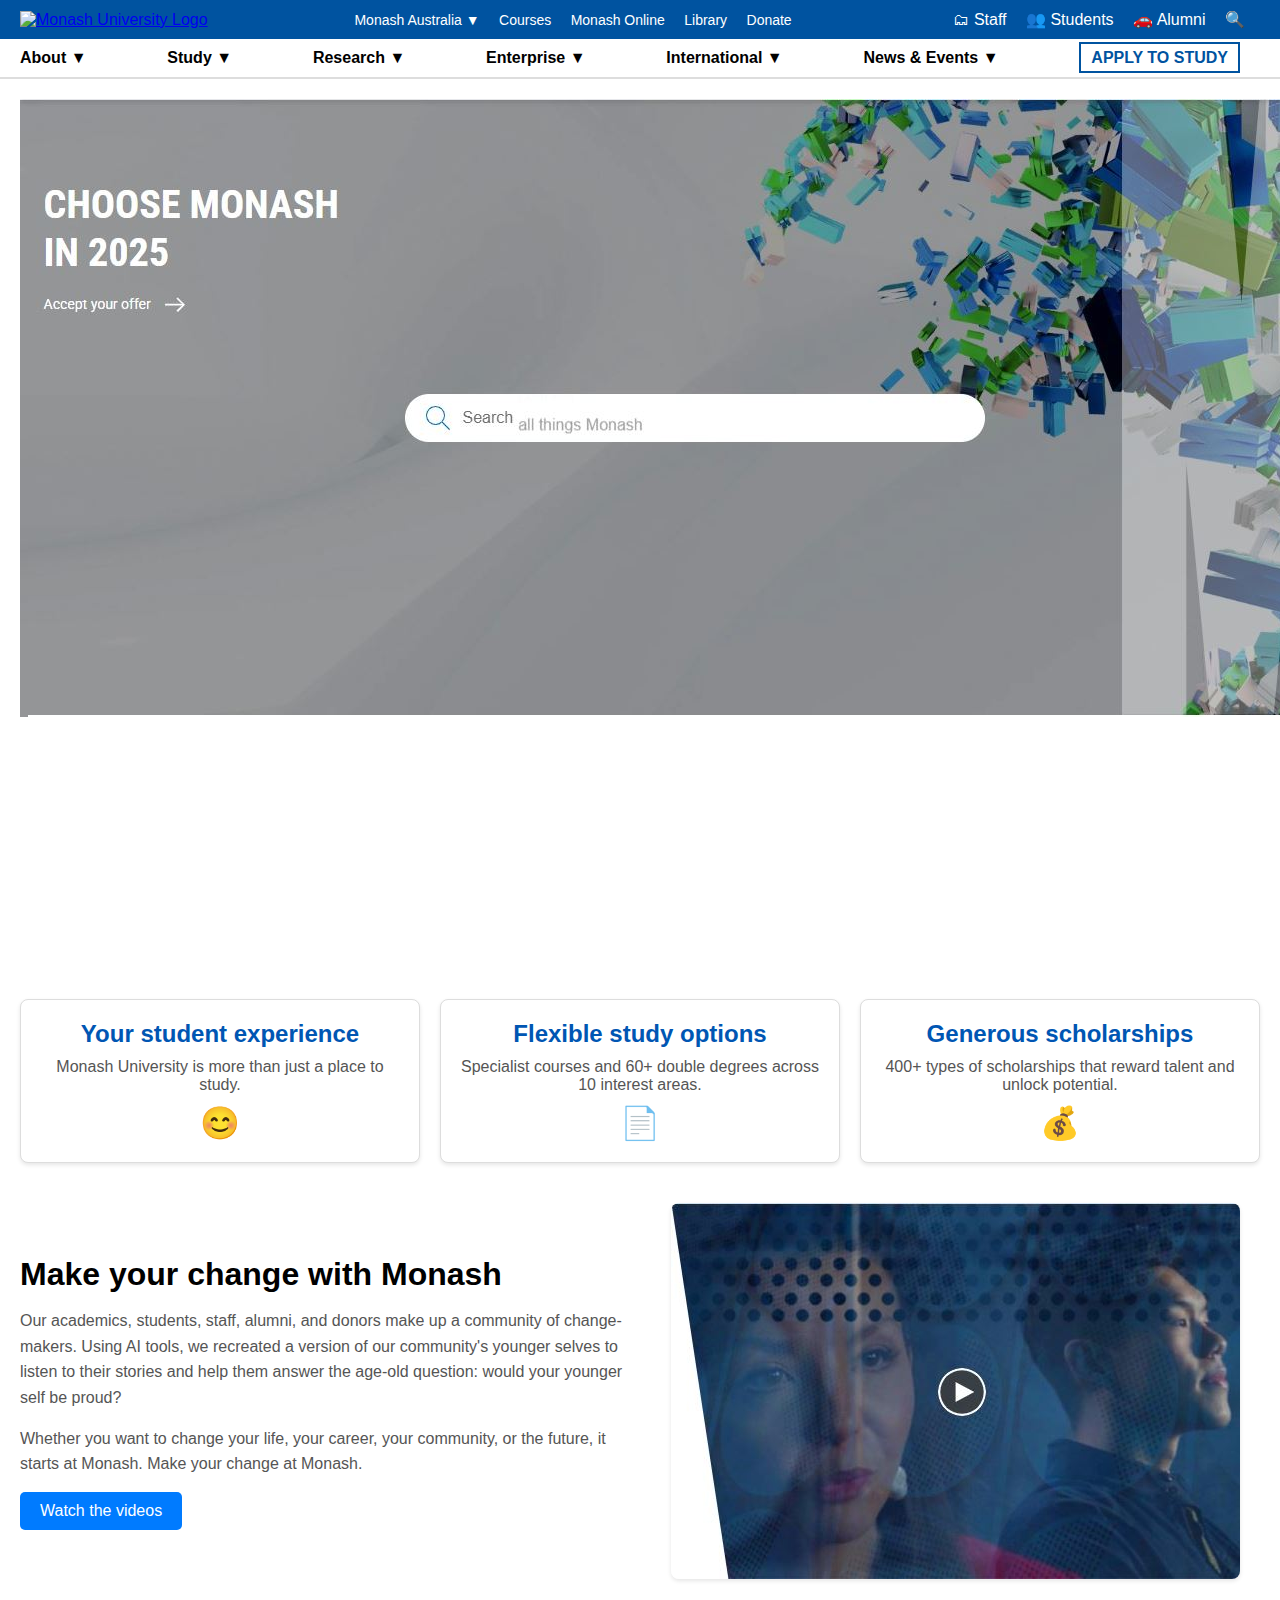
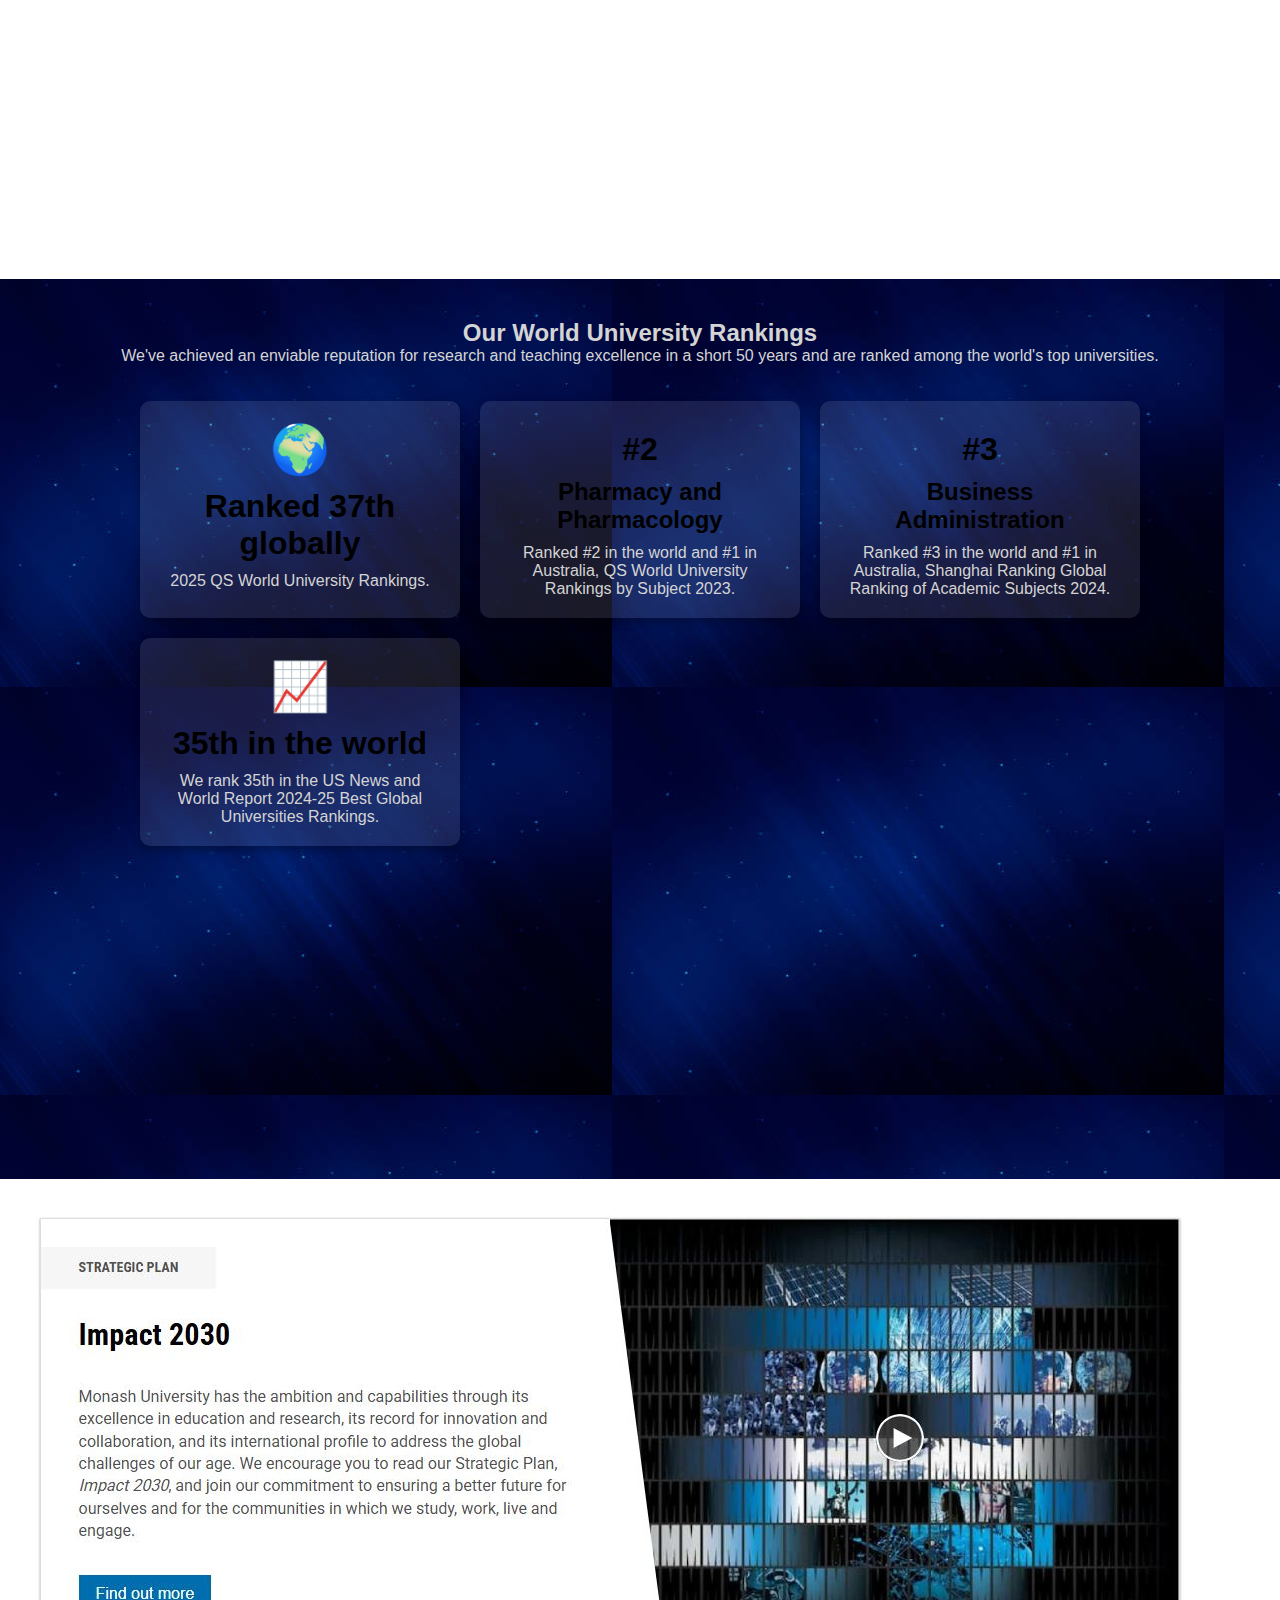
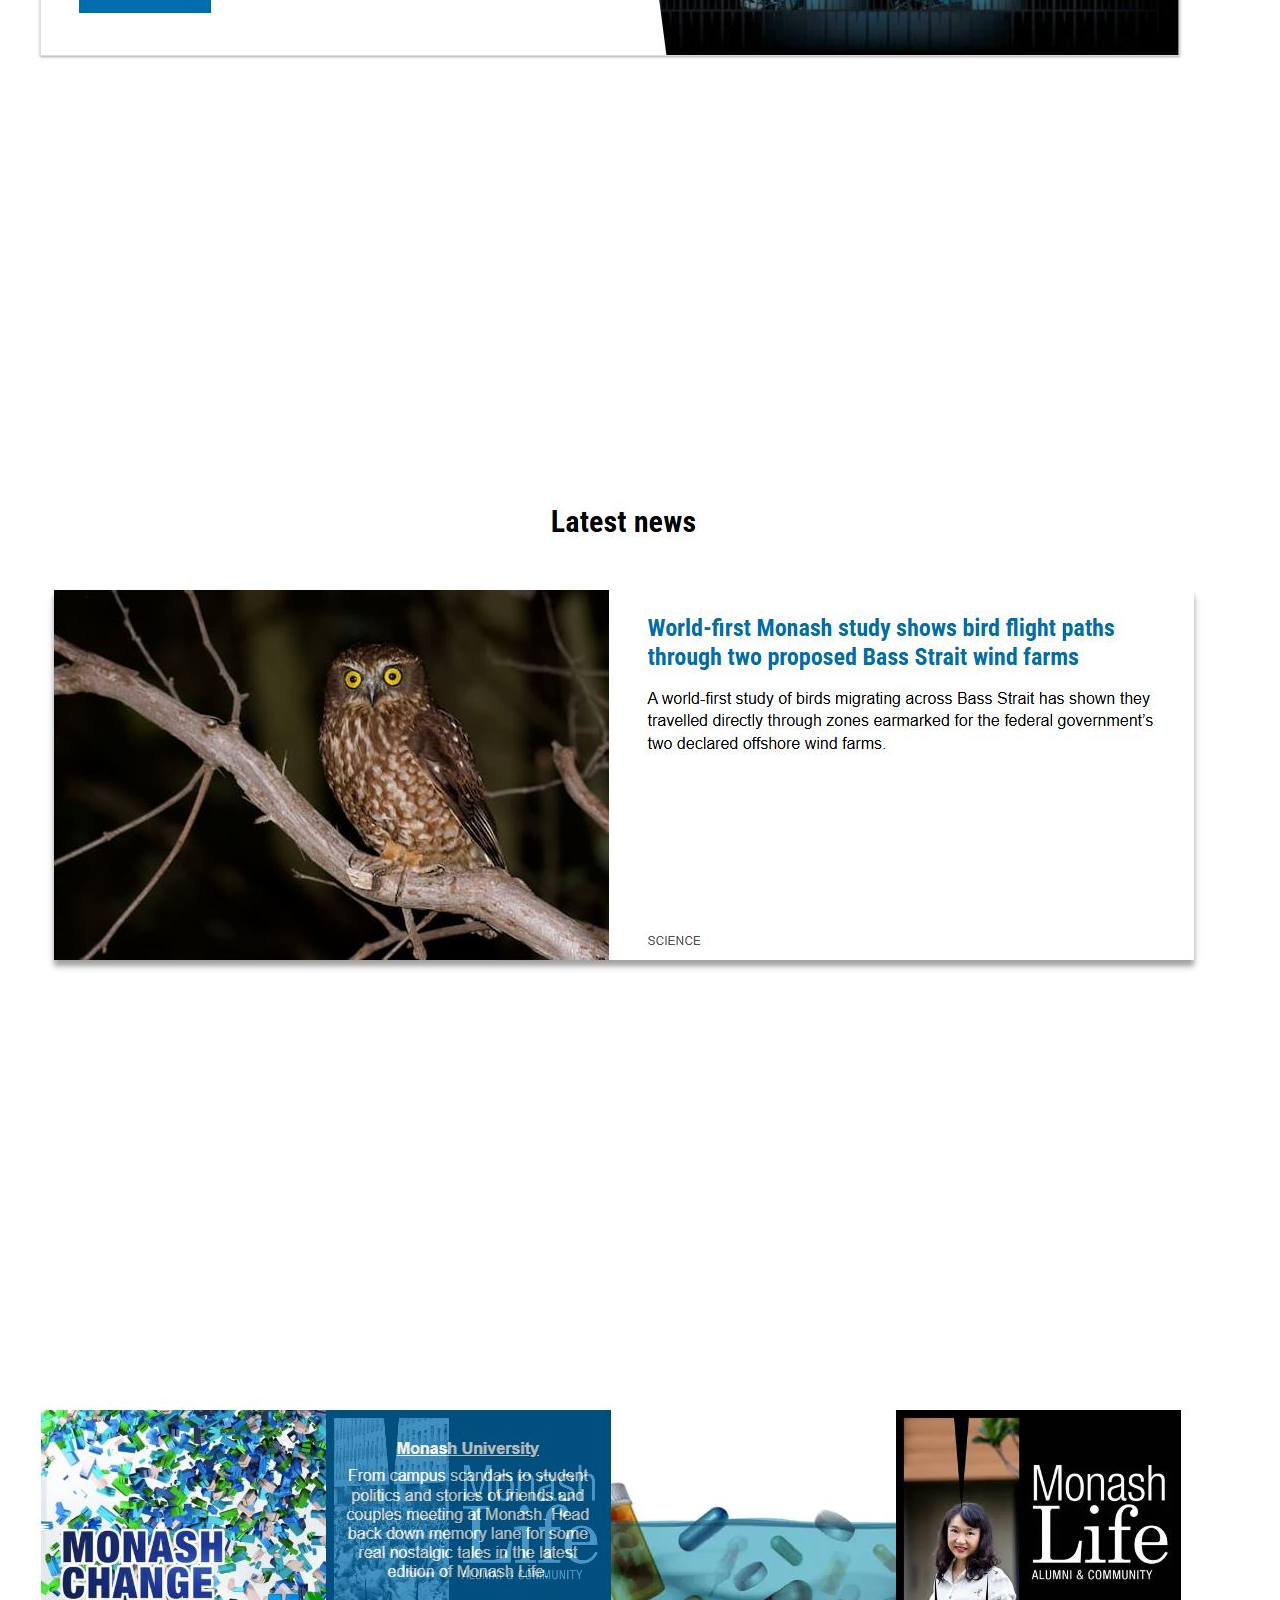
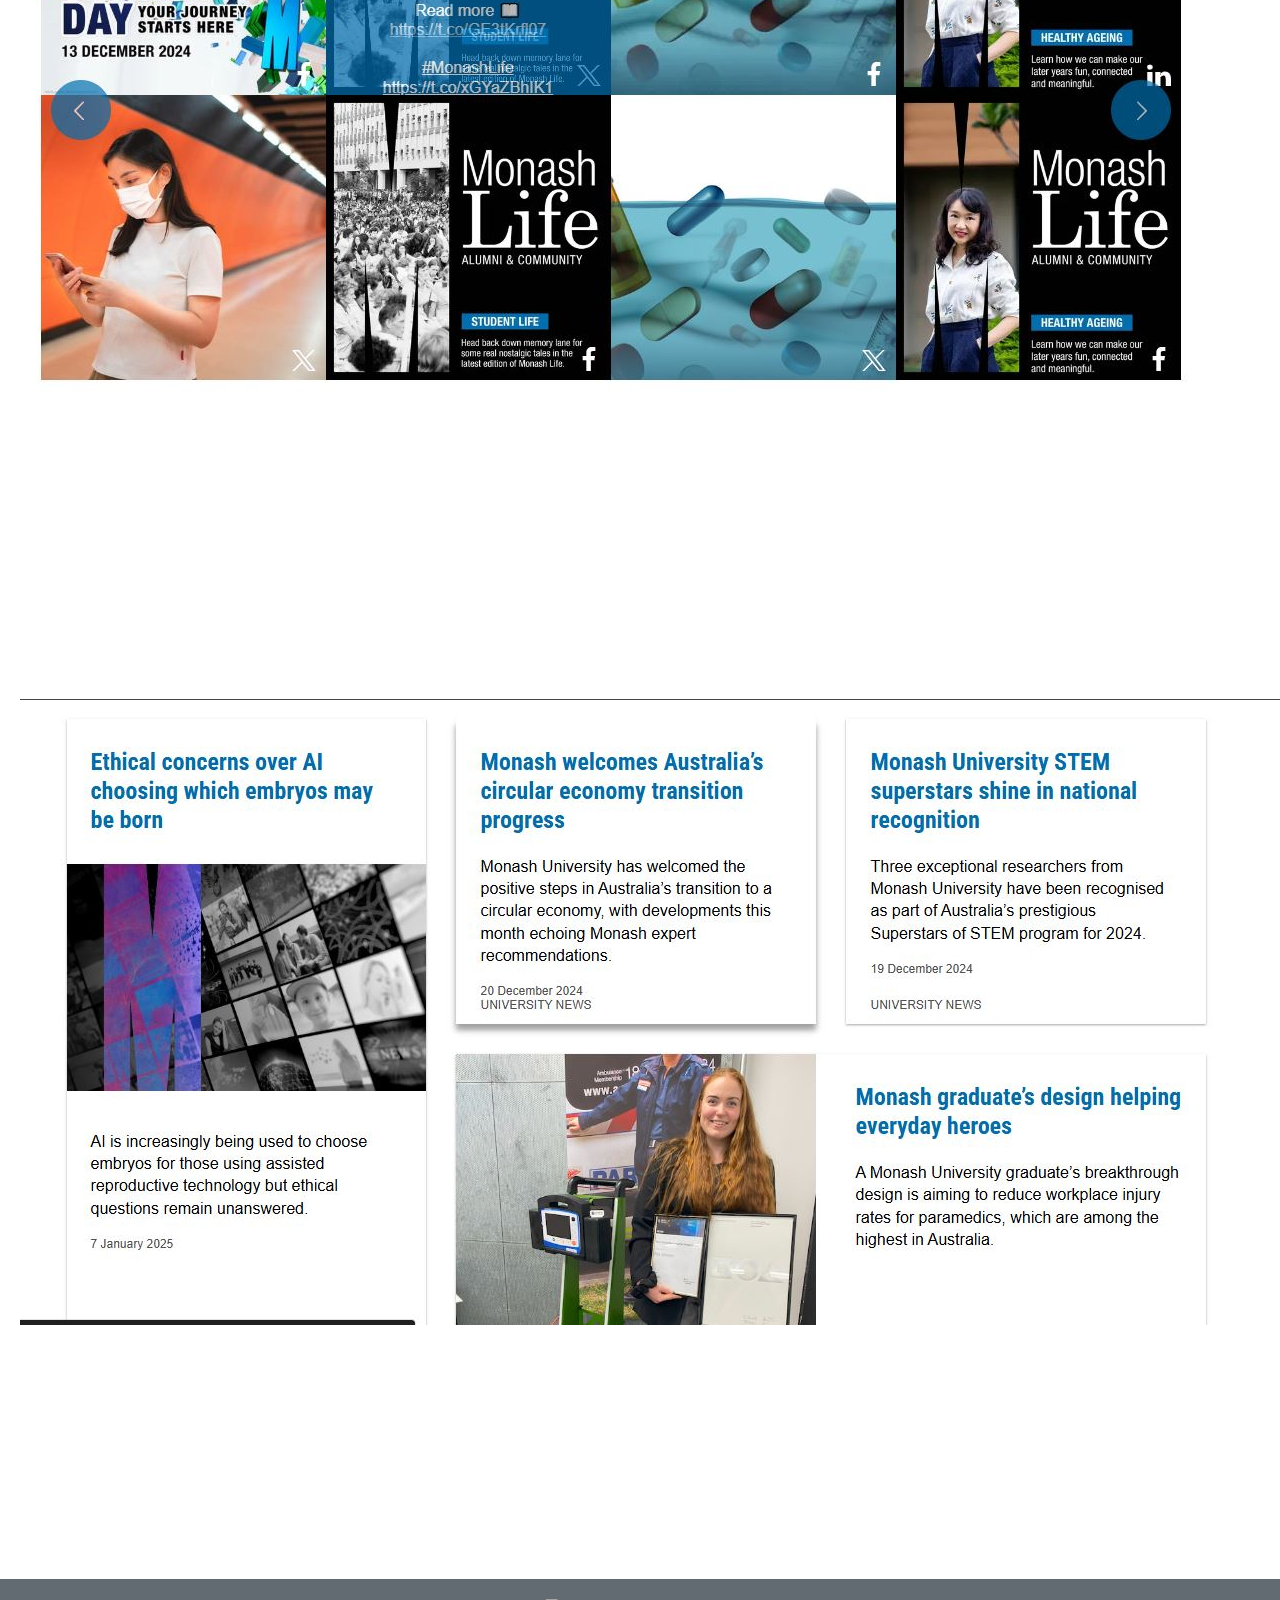
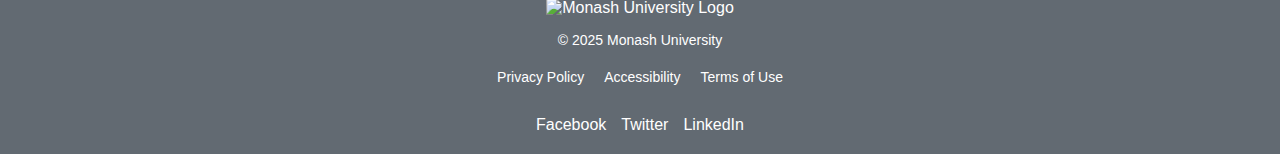
==== home.html @ 865f1366 "Add files via upload" ====
<!DOCTYPE html>
<html lang="en">
<head>
    <meta charset="UTF-8">
    <meta name="viewport" content="width=device-width, initial-scale=1.0">
    <title>Monash University</title>
    <link rel="stylesheet" href="style.css">
</head>
<body>

  <header class="header">
    <div class="header-top">
        <a href="#" class="logo">
            <img src="monash logo.png" alt="Monash University Logo">
        </a>
        <div class="header-links">
            <a href="#">Monash Australia ▼</a>
            <a href="#">Courses</a>
            <a href="#">Monash Online</a>
            <a href="#">Library</a>
            <a href="#">Donate</a>
        </div>
        <div class="header-icons">
            <a href="#">🗂 Staff</a>
            <a href="#">👥 Students</a>
            <a href="#">🚗 Alumni</a>
            <a href="#">🔍</a>
        </div>
    </div>
</header>

<nav class="navbar">
    <ul class="nav-list">
      <li class="dropdown">
        <a href="#">About ▼</a>
        <ul class="dropdown-menu">
            <li><a href="#">Who we are</a></li>
            <li><a href="#">Structure</a></li>
        </ul>
    </li>
    <li class="dropdown">
      <a href="#">Study ▼</a>
      <ul class="dropdown-menu">
          <li><a href="#">Why Monash</a></li>
          <li><a href="#">How to Apply</a></li>
      </ul>
  </li>
  <li class="dropdown">
    <a href="#">Research ▼</a>
    <ul class="dropdown-menu">
        <li><a href="#">Find a Researcher</a></li>
        <li><a href="#">Donate to researcher</a></li>
    </ul>
</li><li class="dropdown">
  <a href="#">Enterprise ▼</a>
  <ul class="dropdown-menu">
      <li><a href="#">Contact Us</a></li>
  </ul>
</li>
        <li class="dropdown">
            <a href="#">International ▼</a>
            <ul class="dropdown-menu">
                <li><a href="#">Global Partnership</a></li>
                <li><a href="#">Programs</a></li>
            </ul>
        </li>
        <li class="dropdown">
          <a href="#">News & Events ▼</a>
          <ul class="dropdown-menu">
              <li><a href="#">Upcoming Events</a></li>
          </ul>
      </li>
        <li>
            <a href="#" class="btn-apply">Apply to Study</a>
        </li>
    </ul>
</nav>



<section id="section a" class="section a">
  <img src="front page.JPG" alt="front page">
</section>
<section class="features-section">
  <div class="features-grid">
    <div class="feature-card">
      <h3>Your student experience</h3>
      <p>Monash University is more than just a place to study.</p>
      <div class="icon">😊</div>
    </div>
    <div class="feature-card">
      <h3>Flexible study options</h3>
      <p>Specialist courses and 60+ double degrees across 10 interest areas.</p>
      <div class="icon">📄</div>
    </div>
    <div class="feature-card">
      <h3>Generous scholarships</h3>
      <p>400+ types of scholarships that reward talent and unlock potential.</p>
      <div class="icon">💰</div>
    </div>
  </div>
  <div class="highlight-section">
    <div class="highlight-text">
      <h2>Make your change with Monash</h2>
      <p>
        Our academics, students, staff, alumni, and donors make up a community of change-makers. Using AI tools, we recreated a version of our community's younger selves to listen to their stories and help them answer the age-old question: would your younger self be proud?
      </p>
      <p>
        Whether you want to change your life, your career, your community, or the future, it starts at Monash. Make your change at Monash.
      </p>
      <a href="#" class="cta-button">Watch the videos</a>
    </div>
    <div class="highlight-image">
      <img src="img1.JPG" alt="Video Placeholder">
    </div>
  </div>
</section>


<section class="rank">
<section class="rankings-section">
  <h2 class="hehe">Our World University Rankings</h2>
  <p class="hehe">
    We've achieved an enviable reputation for research and teaching excellence in a short 50 years and are ranked among the world's top universities.
  </p>
  <br>
  <br>
  <div class="rankings-grid">
    <div class="ranking-card">
      <div class="icon">🌍</div>
      <h2>Ranked 37th globally</h2>
      <p>2025 QS World University Rankings.</p>
    </div>
    <div class="ranking-card">
      <h2>#2</h2>
      <h3>Pharmacy and Pharmacology</h3>
      <p>
        Ranked #2 in the world and #1 in Australia, QS World University Rankings by Subject 2023.
      </p>
    </div>
    <div class="ranking-card">
      <h2>#3</h2>
      <h3>Business Administration</h3>
      <p>
        Ranked #3 in the world and #1 in Australia, Shanghai Ranking Global Ranking of Academic Subjects 2024.
      </p>
    </div>
    <div class="ranking-card">
      <div class="icon">📈</div>
      <h2>35th in the world</h2>
      <p>
        We rank 35th in the US News and World Report 2024-25 Best Global Universities Rankings.
      </p>
    </div>
  </div>
</section>
</section>



<section id="section d" class="section-d">
  
  <img src="SEC-D.JPG" alt="section D">
</section>


<section id="section e" class="section-e">
  <img src="SEC=E.JPG" alt="section E"> 
</section>

<section id="section f" class="section-f">
  <img src="sec g.JPG" alt="section G"> 
</section>

<section id="section f" class="section-f">
  <img src="CONTENT.JPG" alt="section F"> 
</section>

    <footer class="footer">
      <div class="footer-content">
          <div class="footer-logo">
              <img src="monash logo.png" alt="Monash University Logo">
              <p>© 2025 Monash University</p>
          </div>
          <div class="footer-links">
              <ul>
                  <li><a href="#">Privacy Policy</a></li>
                  <li><a href="#">Accessibility</a></li>
                  <li><a href="#">Terms of Use</a></li>
              </ul>
          </div>
          <div class="footer-social">
              <a href="#">Facebook</a>
              <a href="#">Twitter</a>
              <a href="#">LinkedIn</a>
          </div>
      </div>
  </footer>

</body>
</html>
---- style.css ----
body {
    font-family: Arial, sans-serif;
    margin: 0;
    padding: 0;
    scroll-behavior: smooth;
}
* {
    margin: 0;
    padding: 0;
    box-sizing: border-box;
    font-family: Arial, sans-serif;
}

/* Header Styles */
.header {
    background-color: #0053A0;
    color: white;
    padding: 10px 20px;
}

.header-top {
    display: flex;
    justify-content: space-between;
    align-items: center;
}

.logo img {
    height: 50px;
}

.header-links a, .header-icons a {
    color: white;
    margin-right: 15px;
    text-decoration: none;
    font-size: 14px;
}

.header-icons a {
    font-size: 16px;
}

/* Navbar Styles */
.navbar {
    background-color: white;
    padding: 10px 20px;
    border-bottom: 2px solid #ddd;
}

.nav-list {
    list-style: none;
    display: flex;
    align-items: center;
    justify-content: space-between;
}

.nav-list li {
    margin-right: 20px;
    position: relative;
}

.nav-list a {
    text-decoration: none;
    color: black;
    font-size: 16px;
    font-weight: bold;
}

.nav-list .btn-apply {
    border: 2px solid #0053A0;
    padding: 5px 10px;
    color: #0053A0;
    text-transform: uppercase;
    font-weight: bold;
    text-align: center;
}

/* Dropdown Styles */
.dropdown-menu {
    display: none;
    position: absolute;
    background-color: white;
    border: 1px solid #ddd;
    top: 100%;
    left: 0;
    list-style: none;
    padding: 10px 0;
    z-index: 100;
}

.dropdown-menu li {
    padding: 5px 20px;
    white-space: nowrap;
}

.dropdown-menu li a {
    color: black;
    text-decoration: none;
}

.dropdown:hover .dropdown-menu {
    display: block;
}




  
   
  section {
    position:center;
    padding: 20px;
    height: 100vh; /* For demonstration, each section takes full viewport height */
  }
  
  /* Footer Styling */
.footer {
    background-color: #626a72; /* Monash Blue */
    color: white;
    padding: 20px 0;
    text-align: center;
}

.footer-content {
    display: flex;
    flex-direction: column;
    align-items: center;
    justify-content: center;
    max-width: 1200px;
    margin: 0 auto;
    text-align: center;
}

.footer-logo img {
    height: 50px;
    margin-bottom: 10px;
}

.footer-logo p {
    font-size: 14px;
    margin-top: 5px;
}

.footer-links ul {
    list-style: none;
    display: flex;
    gap: 20px;
    margin: 20px 0;
}

.footer-links li {
    display: inline;
}

.footer-links a {
    color: white;
    text-decoration: none;
    font-size: 14px;
}

.footer-links a:hover {
    text-decoration: underline;
}

.footer-social {
    display: flex;
    gap: 15px;
    margin-top: 10px;
}

.footer-social a {
    color: white;
    text-decoration: none;
    font-size: 16px;
}

.footer-social a:hover {
    text-decoration: underline;
}
  section a{
    background-image: url("front page.JPG");
    size-adjust: auto;
  }


  section-e{
    body {
        font-family: Arial, sans-serif;
        margin: 0;
        padding: 0;
        background-color: #f9f9f9;
      }
      
      .news-container {
        width: 80%;
        max-width: 1200px;
        margin: 50px auto;
        background-color: #ffffff;
        box-shadow: 0 4px 6px rgba(0, 0, 0, 0.1);
        border-radius: 8px;
        overflow: hidden;
        padding: 20px;
      }
      
      .news-header {
        font-size: 24px;
        font-weight: bold;
        margin-bottom: 20px;
        color: #000;
        text-align: center;
      }
      
      .news-content {
        display: flex;
        gap: 20px;
      }
      
      .news-image {
        width: 40%;
        max-height: 300px;
        object-fit: cover;
        border-radius: 8px;
      }
      
      .news-text {
        width: 60%;
        display: flex;
        flex-direction: column;
        justify-content: space-between;
      }
      
      .news-title {
        font-size: 20px;
        font-weight: bold;
        color: #0056b3;
        margin-bottom: 10px;
      }
      
      .news-description {
        font-size: 16px;
        line-height: 1.6;
        color: #333;
      }
      
      .news-category {
        font-size: 14px;
        font-weight: bold;
        text-transform: uppercase;
        color: #888;
        margin-top: 10px;
      }

  }


  section-d{
    background-image: url("SEC=E.JPG");
    size-adjust: auto;
  }


  section-f{
    body {
        font-family: Arial, sans-serif;
        margin: 0;
        padding: 0;
        background-color: #f9f9f9;
      }
      
      .strategic-plan-container {
        width: 80%;
        max-width: 1200px;
        margin: 50px auto;
        background-color: #ffffff;
        display: flex;
        align-items: center;
        gap: 20px;
        padding: 20px;
        border-radius: 8px;
        box-shadow: 0 4px 6px rgba(0, 0, 0, 0.1);
      }
      
      .strategic-plan-text {
        width: 50%;
      }
      
      .strategic-plan-header {
        font-size: 14px;
        font-weight: bold;
        text-align: center;
        text-transform: uppercase;
        color: #666;
        margin-bottom: 10px;
      }
      
      
      .plan-title {
        font-size: 24px;
        font-weight: bold;
        color: #000;
        margin-bottom: 15px;
      }
      
      .plan-description {
        font-size: 16px;
        line-height: 1.6;
        color: #333;
        margin-bottom: 20px;
      }
      
      .plan-button {
        display: inline-block;
        padding: 10px 20px;
        background-color: #0056b3;
        color: #ffffff;
        text-decoration: none;
        border-radius: 4px;
        font-size: 14px;
        font-weight: bold;
        transition: background-color 0.3s ease;
      }
      
      .plan-button:hover {
        background-color: #003d82;
      }
      
      .strategic-plan-image {
        width: 50%;
        position: relative;
      }
      
      .plan-image {
        size-adjust: auto;
      }
      
      .play-button {
        position: absolute;
        top: 50%;
        left: 50%;
        transform: translate(-50%, -50%);
        background-color: rgba(0, 0, 0, 0.6);
        color: #ffffff;
        width: 50px;
        height: 50px;
        display: flex;
        align-items: center;
        justify-content: center;
        border-radius: 50%;
        cursor: pointer;
      }
      
      .play-button span {
        font-size: 24px;
        line-height: 1;
      }
  }



.features-section{
    /* styles.css */
body {
    margin: 0;
    font-family: Arial, sans-serif;
    color: #333;
    background-color: #f8f9fa;
  }
  
  .features-section {
    padding: 40px 20px;
  }
  
  .features-grid {
    display: grid;
    grid-template-columns: repeat(auto-fit, minmax(250px, 1fr));
    gap: 20px;
    margin-bottom: 40px;
  }
  
  .feature-card {
    background: #fff;
    padding: 20px;
    border: 1px solid #ddd;
    border-radius: 8px;
    text-align: center;
    box-shadow: 0 2px 4px rgba(0, 0, 0, 0.1);
    transition: transform 0.3s;
  }
  
  .feature-card:hover {
    transform: translateY(-10px);
  }
  
  .feature-card h3 {
    font-size: 1.5em;
    margin-bottom: 10px;
    color: #0056b3;
  }
  
  .feature-card p {
    font-size: 1em;
    color: #555;
  }
  
  .feature-card .icon {
    font-size: 2em;
    margin-top: 10px;
    color: #007bff;
  }
  
  .highlight-section {
    display: flex;
    flex-wrap: wrap;
    gap: 20px;
    align-items: center;
  }
  
  .highlight-text {
    flex: 1;
    min-width: 300px;
  }
  
  .highlight-text h2 {
    font-size: 2em;
    color: #000;
    margin-bottom: 15px;
  }
  
  .highlight-text p {
    font-size: 1em;
    line-height: 1.6;
    margin-bottom: 15px;
    color: #555;
  }
  
  .highlight-text .cta-button {
    display: inline-block;
    padding: 10px 20px;
    background: #007bff;
    color: #fff;
    text-decoration: none;
    border-radius: 5px;
    transition: background 0.3s;
  }
  
  .highlight-text .cta-button:hover {
    background: #0056b3;
  }
  
  .highlight-image {
    flex: 1;
    min-width: 300px;
    text-align: center;
  }
  
  .highlight-image img {
    max-width: 100%;
    border-radius: 8px;
    box-shadow: 0 2px 4px rgba(0, 0, 0, 0.1);
  }
}

.rankings-section{
body {
    margin: 0;
    font-family: Arial, sans-serif;
    background-color: #0d52b9;
    color: #fff;
  }
  .rankings-section {
    text-align: center;
    padding: 50px 20px;
  }
  
  .rankings-section h1 {
    font-size: 2.5em;
    margin-bottom: 20px;
  }
  
  .rankings-section .description {
    font-size: 1.2em;
    margin-bottom: 40px;
    color: #d4d4d4;
  }
  
  .rankings-grid {
    display: grid;
    grid-template-columns: repeat(auto-fit, minmax(250px, 1fr));
    gap: 20px;
    max-width: 1000px;
    margin: 0 auto;
  }
  
  .ranking-card {
    background: rgba(255, 255, 255, 0.1);
    padding: 20px;
    border-radius: 10px;
    box-shadow: 0 4px 8px rgba(0, 0, 0, 0.3);
    text-align: center;
    transition: transform 0.3s;
  }
  
  .ranking-card:hover {
    transform: translateY(-10px);
  }
  
  .ranking-card h2 {
    font-size: 2em;
    margin: 10px 0;
  }
  
  .ranking-card h3 {
    font-size: 1.5em;
    margin: 10px 0;
  }
  
  .ranking-card p {
    font-size: 1em;
    color: #d4d4d4;
  }
  
  .ranking-card .icon {
    font-size: 3em;
    margin-bottom: 10px;
  }
}

.hehe{
    color: #d4d4d4;
    text-align: center;
}
.hehe h2{
    
    color: #d4d4d4;
    text-align: center;
}
.rank{
   background-image: url(BG.jpg);
}

/* Media Queries for Responsiveness */
@media only screen and (max-width: 768px) {
  .header-top,
  .header-links,
  .header-icons,
  .nav-list {
      flex-direction: column; /* Stack header and nav items vertically on small screens */
      align-items: center; /* Center items horizontally */
      text-align: center; /* Center text in header and nav items */
  }

  .highlight-section {
      flex-direction: column; /* Stack highlight section elements vertically on small screens */
      align-items: center; /* Center content horizontally */
      text-align: center; /* Center text in highlight section */
  }
}
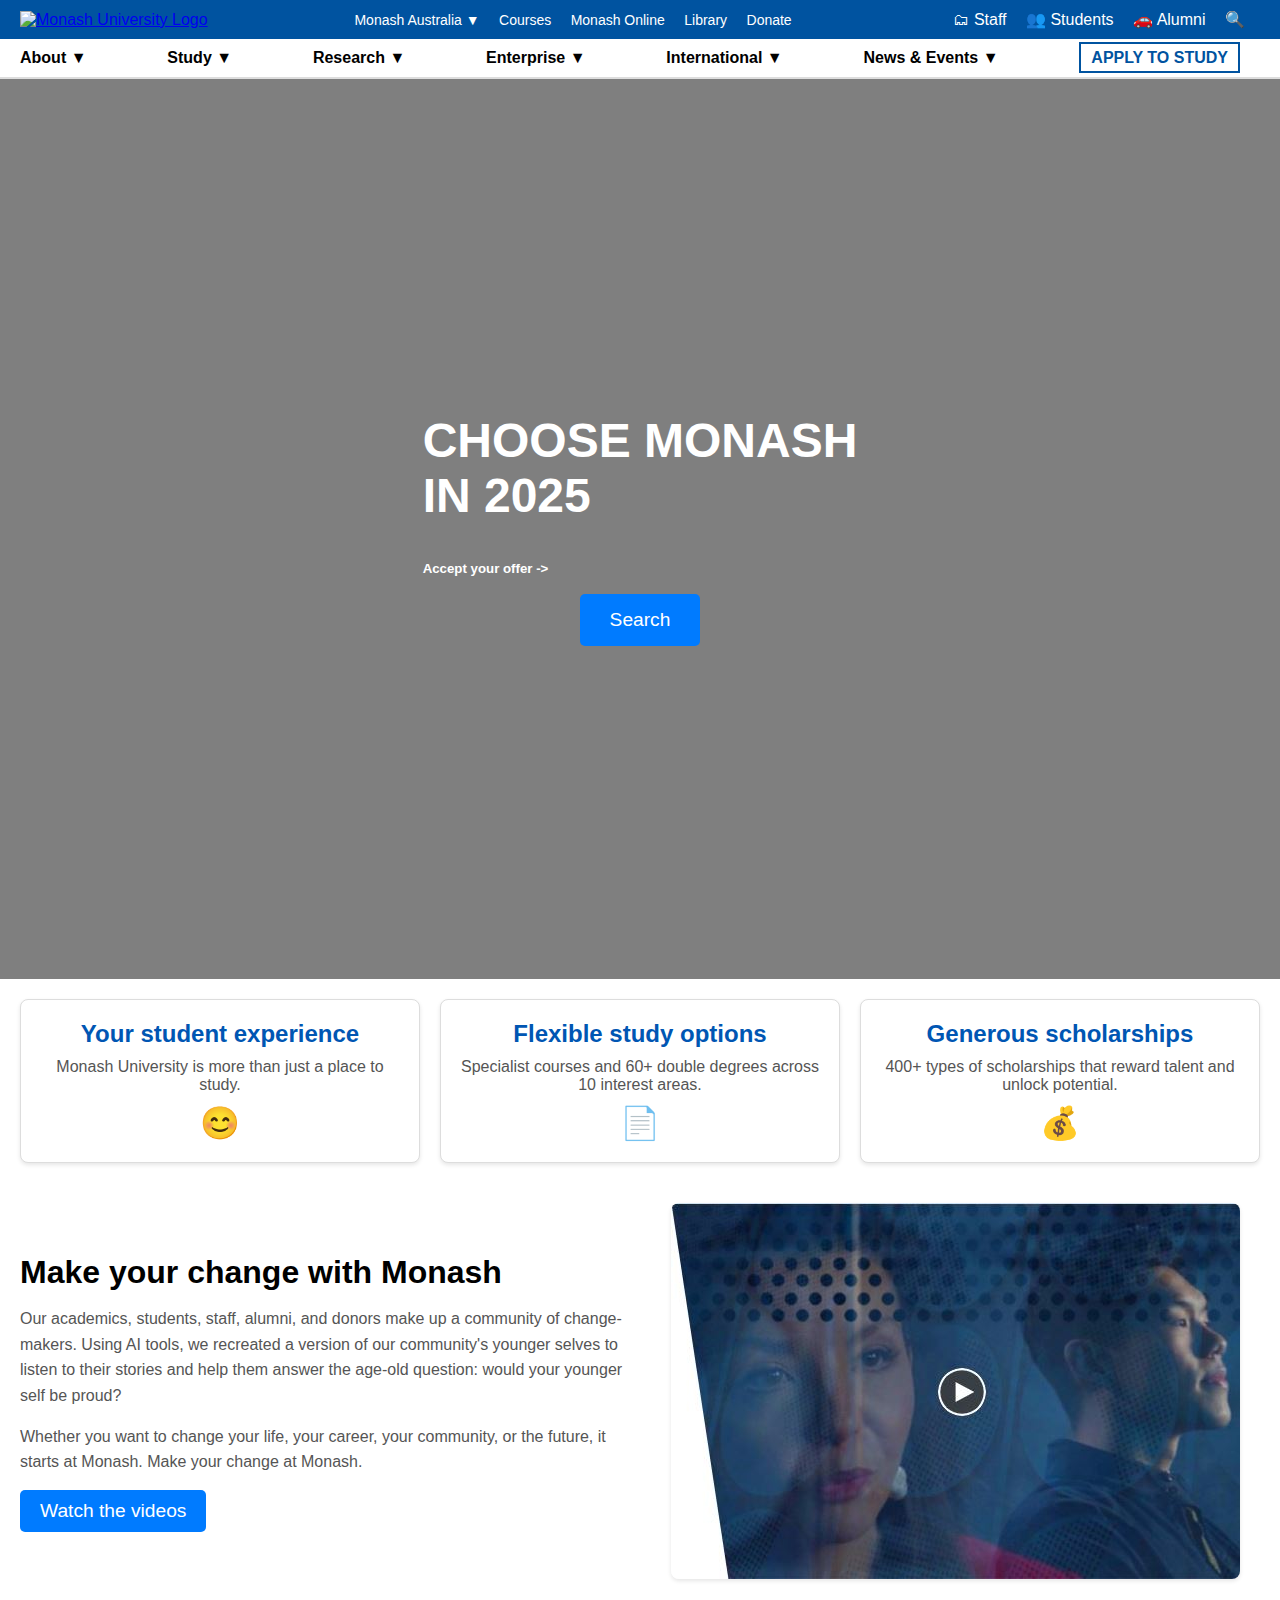
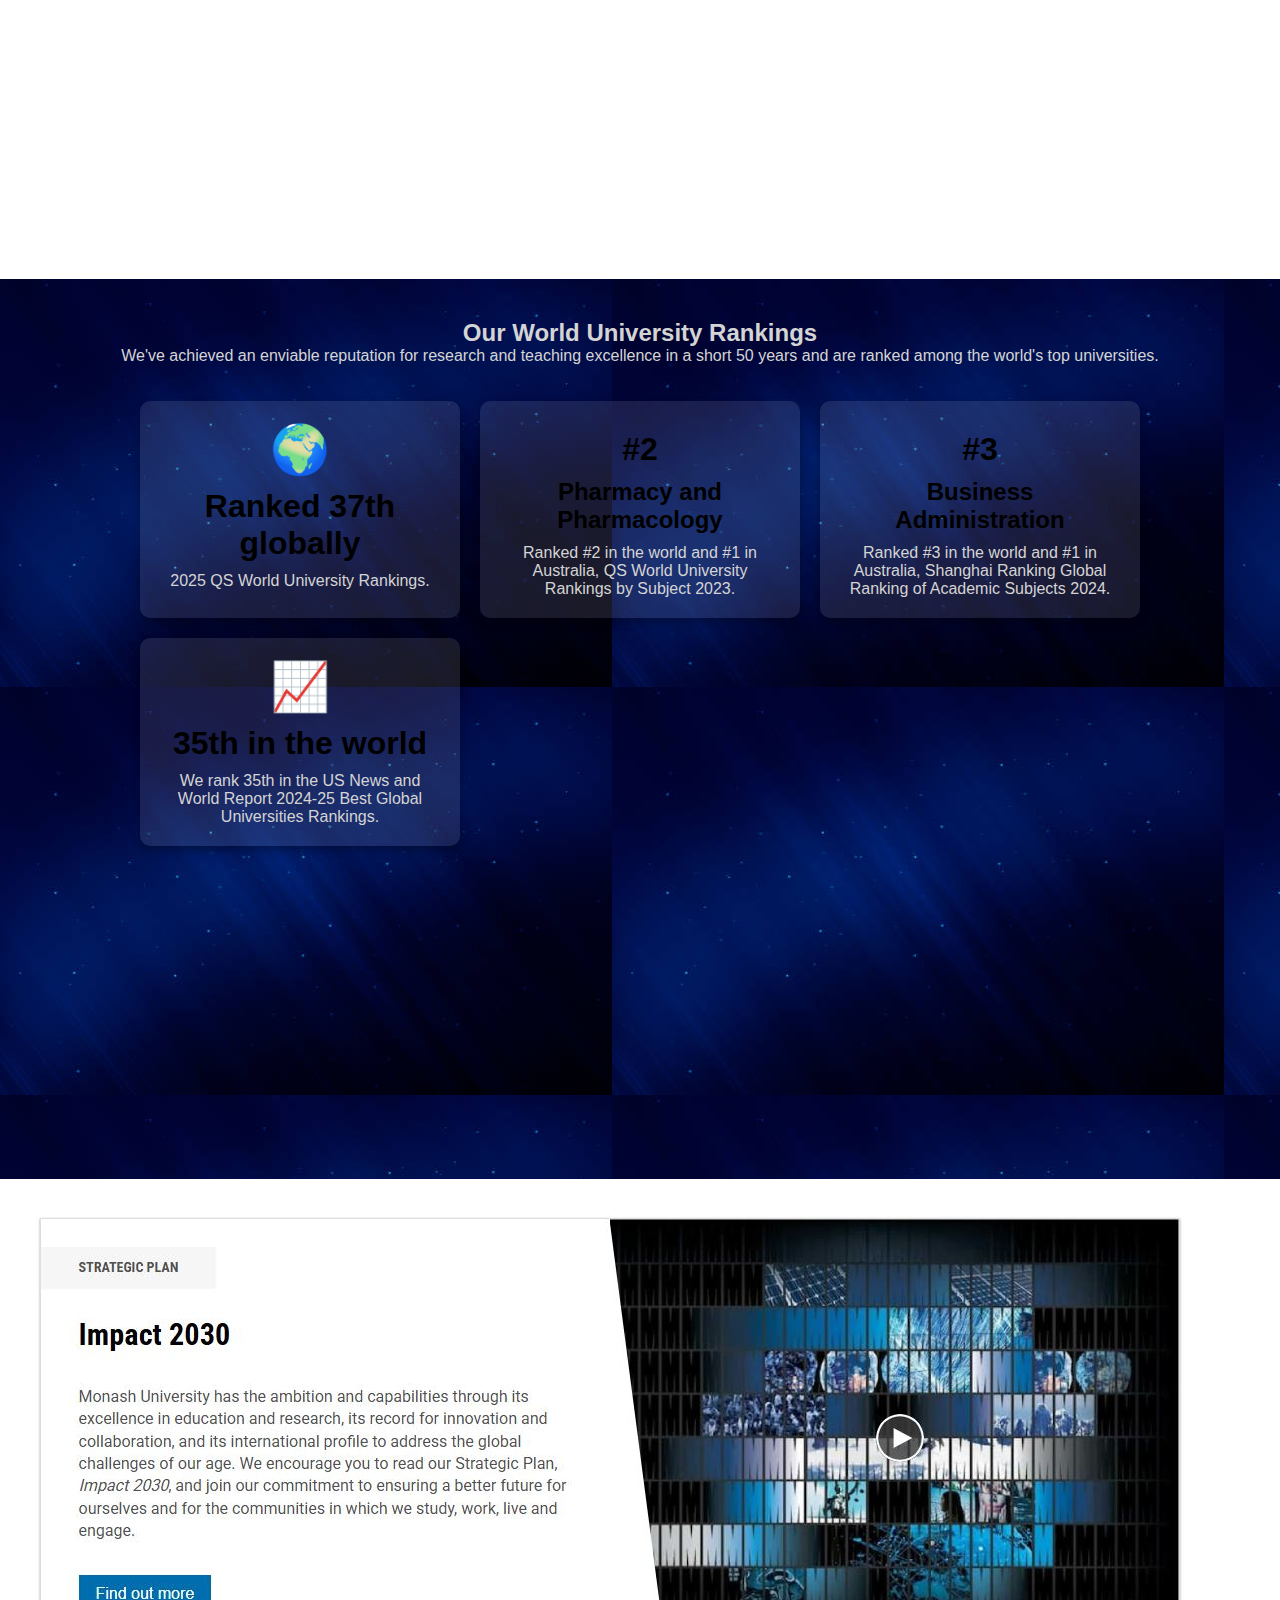
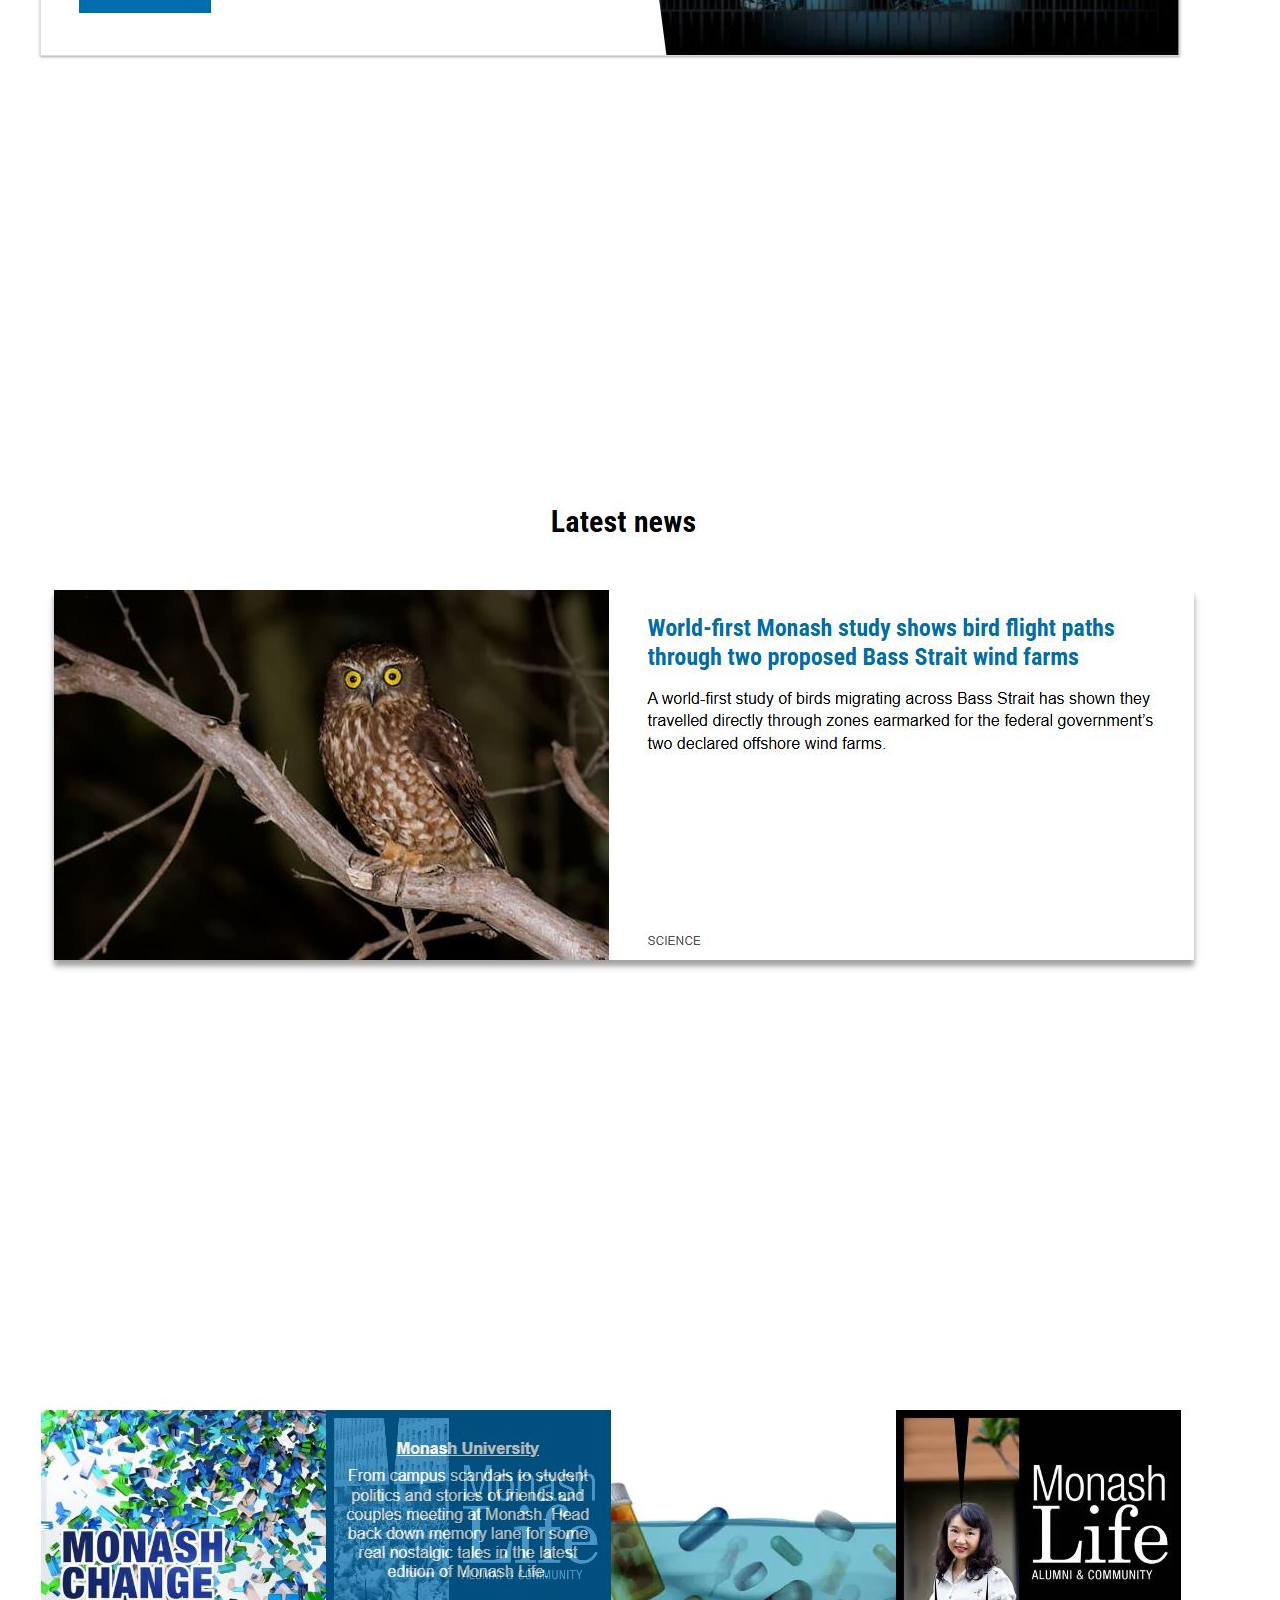
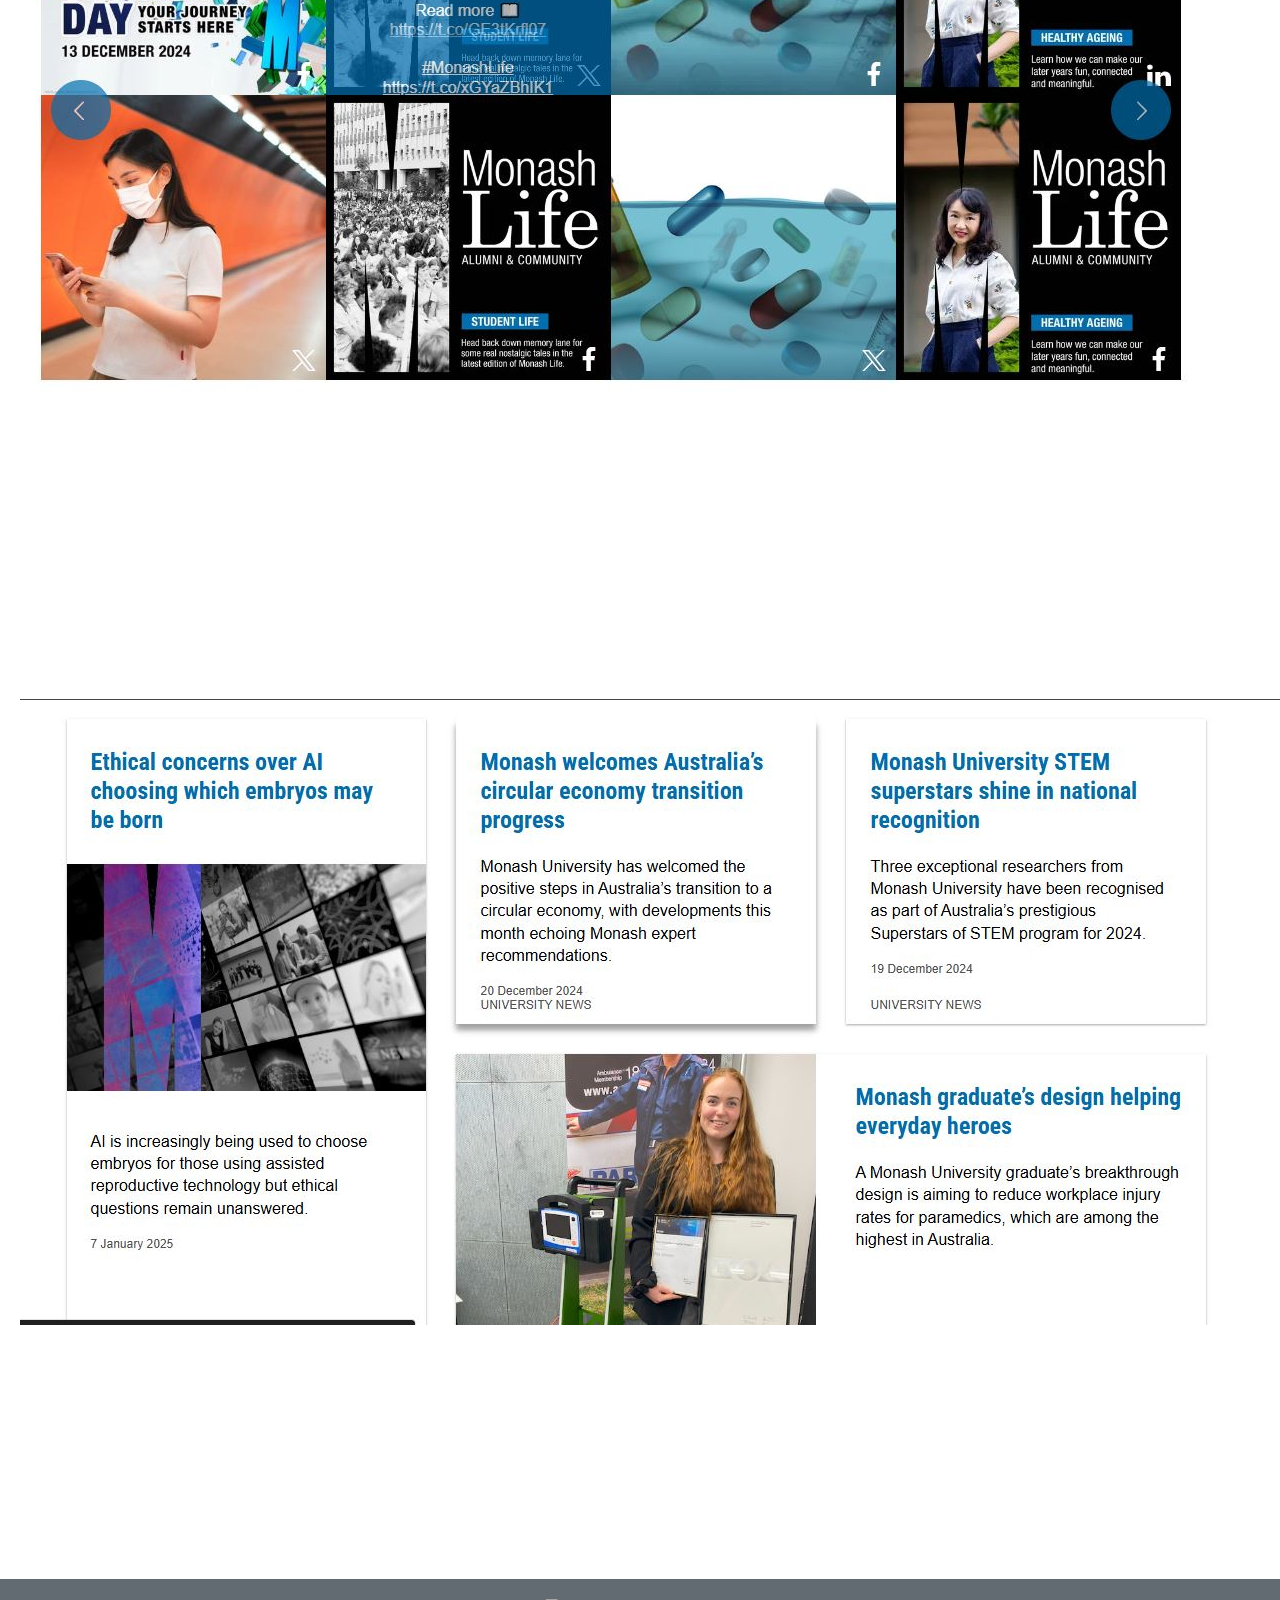
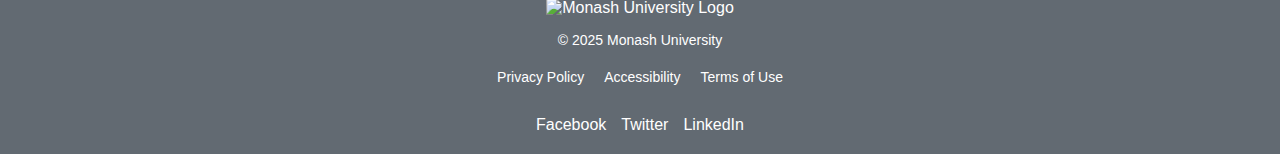
==== commit 1a4ecfa2: "Add files via upload" ====
--- a/home.html
+++ b/home.html
@@ -76,11 +76,26 @@
     </ul>
 </nav>
 
-
-
-<section id="section a" class="section a">
+<section class="hero">
+  <div class="hero-content">
+      <h1 class="now">CHOOSE MONASH  <br>IN 2025</h1>
+      <br>
+      <h5 class="now">Accept your offer -> </h5>
+      <br>
+      <a href="#Search" class="cta-button">Search</a>
+     
+  </div>
+</section>
+ 
+
+<!-- 
+<section id="section a" class="hero">
   <img src="front page.JPG" alt="front page">
-</section>
+</section>  -->
+
+
+
+
 <section class="features-section">
   <div class="features-grid">
     <div class="feature-card">
@@ -151,7 +166,7 @@
       <p>
         We rank 35th in the US News and World Report 2024-25 Best Global Universities Rankings.
       </p>
-    </div>
+    </div> 
   </div>
 </section>
 </section>
--- a/style.css
+++ b/style.css
@@ -72,6 +72,9 @@
     text-transform: uppercase;
     font-weight: bold;
     text-align: center;
+}
+.nav-list .btn-apply:hover{
+  background-color: #007bff;
 }
 
 /* Dropdown Styles */
@@ -104,6 +107,69 @@
 
 
 
+.hero {
+  position: relative;
+  height: 100vh;
+  background-image:url('https://www.monash.edu/__data/assets/image/0009/3817242/varieties/feature.box.jpg'); 
+  
+  background-size: cover;
+  background-position: center;
+  color: #fff;
+  display: flex;
+  align-items: center;
+  justify-content: center;
+  text-align: center;
+}
+
+.hero::after {
+  content: "";
+  position: absolute;
+  top: 0;
+  left: 0;
+  right: 0;
+  bottom: 0;
+  background: rgba(0, 0, 0, 0.5); 
+  z-index: 1;
+}
+
+.hero-content {
+  position: relative;
+  z-index: 2;
+  max-width: 800px;
+  padding: 20px;
+}
+
+.hero h1 {
+  font-size: 3rem;
+  margin-bottom: 20px;
+}
+
+.hero p {
+  font-size: 1.5rem;
+  margin-bottom: 30px;
+}
+
+.cta-button {
+  display: inline-block;
+  padding: 15px 30px;
+  font-size: 1.2rem;
+  color: #fff;
+  background-color: #007BFF; 
+  text-decoration: none;
+  border-radius: 5px;
+  transition: background-color 0.3s;
+}
+
+.cta-button:hover {
+  background-color: #0056b3; 
+}
+
+ .now{
+  text-align: left;
+  margin-left: 0px;
+  
+ }
+
   
    
   section {
@@ -176,10 +242,13 @@
 .footer-social a:hover {
     text-decoration: underline;
 }
-  section a{
+
+
+
+  /* .hero{
     background-image: url("front page.JPG");
     size-adjust: auto;
-  }
+  } */
 
 
   section-e{
